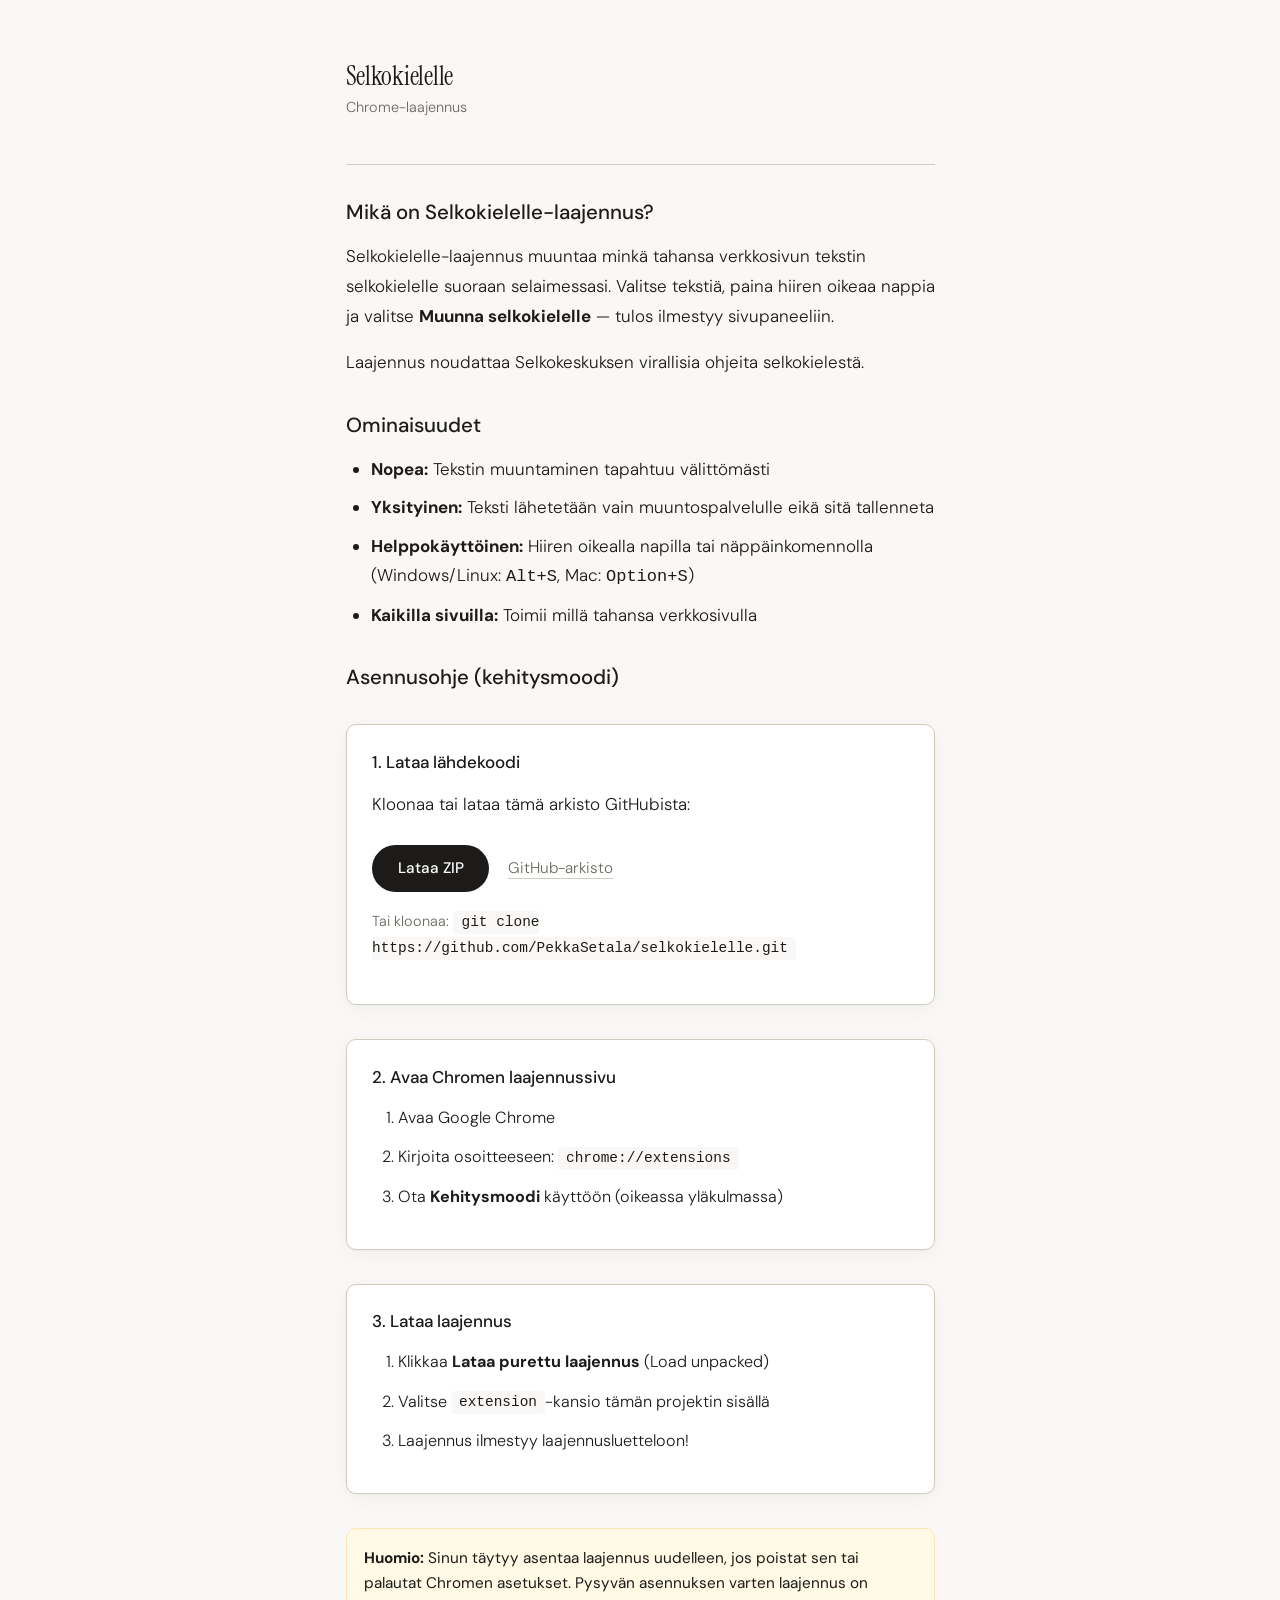
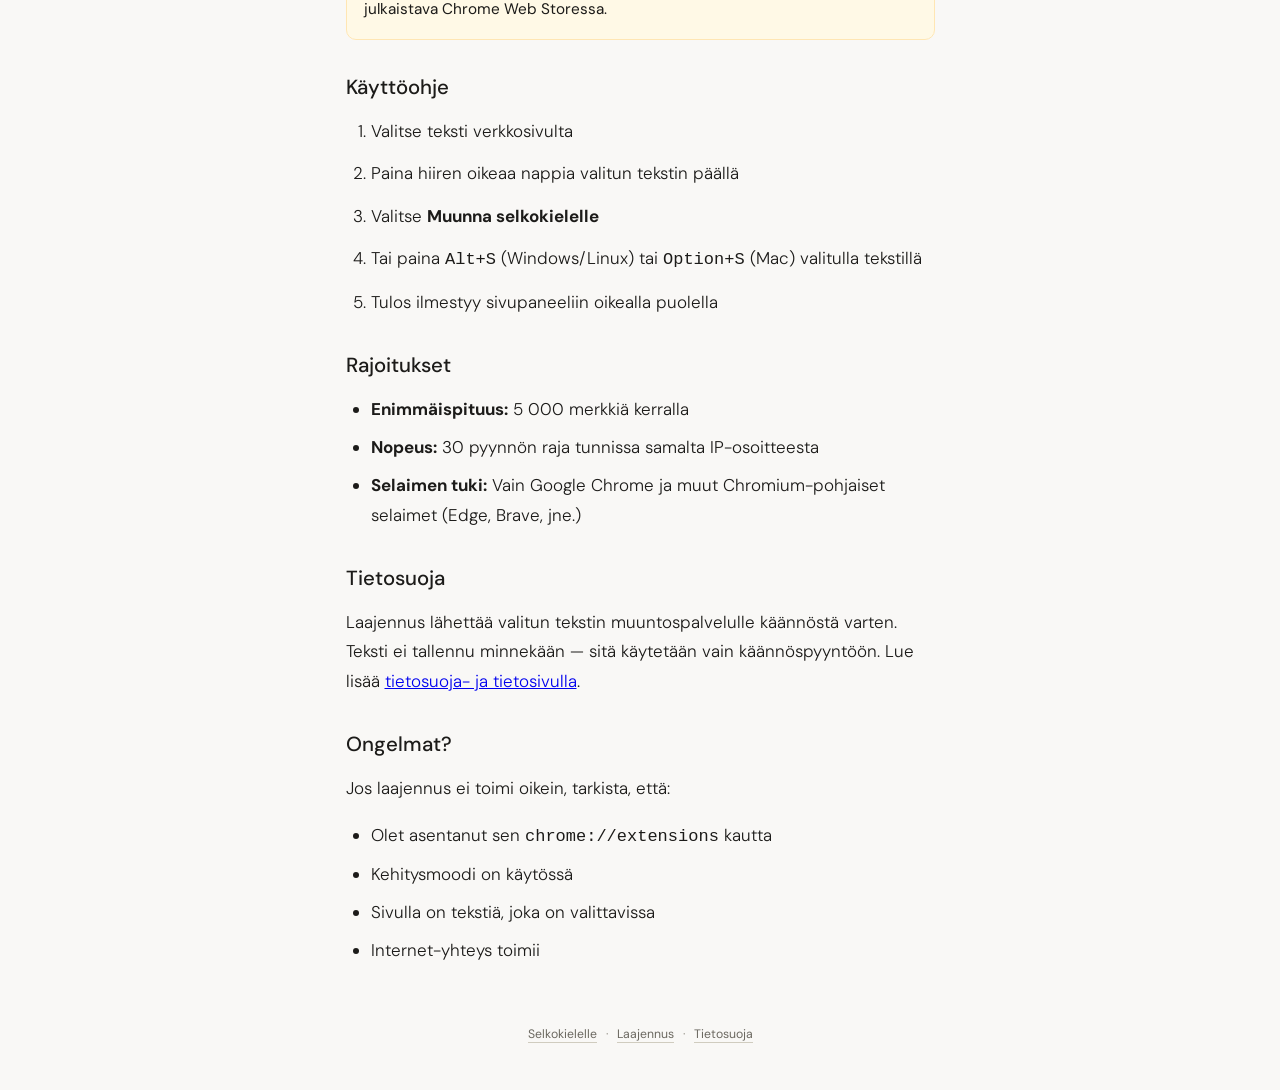
==== frontend/laajennos.html @ 987616a1 "fix: rewrite tietosuoja and laajennos pages for selkokieli audience Simplify Finnish text across bot" ====
<!DOCTYPE html>
<html lang="fi">
<head>
  <meta charset="UTF-8" />
  <meta name="viewport" content="width=device-width, initial-scale=1.0" />
  <title>Selkokielelle-laajennus – Chrome-laajennus</title>
  <meta name="description" content="Muunna mikä tahansa teksti selkokielelle suoraan verkkoselaimestasi Selkokielelle-laajennuksella." />
  <link rel="canonical" href="https://selkokielelle.online/laajennos.html" />
  <link rel="icon" href="favicon.svg" type="image/svg+xml" />
  <meta property="og:title" content="Selkokielelle-laajennus – Chrome-laajennus" />
  <meta property="og:description" content="Muunna mikä tahansa teksti selkokielelle suoraan verkkoselaimestasi Selkokielelle-laajennuksella." />
  <meta property="og:url" content="https://selkokielelle.online/laajennos.html" />
  <meta property="og:type" content="website" />
  <link rel="preconnect" href="https://fonts.googleapis.com">
  <link href="https://fonts.googleapis.com/css2?family=Instrument+Serif:ital@0;1&family=DM+Sans:opsz,wght@9..40,300;400;500&display=swap" rel="stylesheet">
  <style>
    :root {
      --bg:       #F9F8F6;
      --ink:      #1C1B19;
      --mid:      #6B6860;
      --faint:    #908C83;
      --rule:     #D0CCBF;
      --accent:   #2C4BFF;
      --surface:  #FFFFFF;
      --radius:   10px;
    }

    *, *::before, *::after { box-sizing: border-box; margin: 0; padding: 0; }

    html {
      font-size: 17px;
      -webkit-font-smoothing: antialiased;
    }

    body {
      font-family: 'DM Sans', sans-serif;
      background: var(--bg);
      color: var(--ink);
      min-height: 100vh;
      display: flex;
      flex-direction: column;
      align-items: center;
    }

    .wrap {
      width: 100%;
      max-width: 640px;
      padding: 0 1.5rem;
    }

    .top {
      padding: 3.5rem 0 2.8rem;
      animation: fadein .5s ease both;
    }

    .wordmark {
      font-family: 'Instrument Serif', serif;
      font-size: 1.5rem;
      letter-spacing: -.01em;
      color: var(--ink);
      margin-bottom: .35rem;
    }

    .tagline {
      font-size: .85rem;
      color: var(--mid);
      font-weight: 300;
    }

    hr {
      border: none;
      border-top: 1px solid var(--rule);
      margin-bottom: 2rem;
      animation: fadein .5s .05s ease both;
    }

    .content {
      animation: fadein .5s .1s ease both;
    }

    .content h2 {
      font-size: 1.2rem;
      font-weight: 500;
      margin: 2rem 0 1rem;
      color: var(--ink);
    }

    .content h2:first-child {
      margin-top: 0;
    }

    .content p {
      line-height: 1.75;
      margin-bottom: 1rem;
      color: var(--ink);
      font-weight: 300;
    }

    .content ul {
      margin-left: 1.5rem;
      margin-bottom: 1rem;
      line-height: 1.75;
    }

    .content li {
      margin-bottom: .5rem;
      color: var(--ink);
      font-weight: 300;
    }

    .install-box {
      background: var(--surface);
      border: 1px solid var(--rule);
      border-radius: var(--radius);
      padding: 1.5rem;
      margin: 2rem 0;
      box-shadow: 0 1px 3px rgba(0,0,0,.04), 0 4px 20px rgba(0,0,0,.04);
    }

    .install-box h3 {
      font-size: 1rem;
      font-weight: 500;
      margin-bottom: 1rem;
      color: var(--ink);
    }

    .install-box ol {
      margin-left: 1.5rem;
    }

    .install-box li {
      margin-bottom: .75rem;
      line-height: 1.65;
      color: var(--ink);
      font-weight: 300;
      font-size: .95rem;
    }

    .install-box code {
      background: var(--bg);
      padding: .2rem .5rem;
      border-radius: 4px;
      font-family: 'Courier New', monospace;
      font-size: .85rem;
      color: var(--ink);
    }

    .btn {
      display: inline-block;
      font-size: .9rem;
      font-weight: 500;
      padding: .6rem 1.5rem;
      border-radius: 99px;
      border: none;
      cursor: pointer;
      text-decoration: none;
      transition: opacity .15s, transform .15s;
      text-align: center;
      margin-top: .5rem;
    }

    .btn-primary {
      background: var(--ink);
      color: #fff;
    }

    .btn-primary:hover { opacity: .82; }

    .note {
      background: #FFF9E6;
      border: 1px solid #FFE6B3;
      border-radius: var(--radius);
      padding: 1rem;
      margin: 1.5rem 0;
      font-size: .9rem;
      color: var(--ink);
      line-height: 1.65;
    }

    footer {
      padding: 2.5rem 0 3rem;
      font-size: .72rem;
      color: var(--faint);
      text-align: center;
      animation: fadein .5s .25s ease both;
    }

    footer a { color: var(--mid); text-decoration: none; border-bottom: 1px solid var(--rule); }
    footer a:hover { color: var(--ink); border-color: var(--ink); }

    @keyframes fadein {
      from { opacity: 0; transform: translateY(8px); }
      to   { opacity: 1; transform: translateY(0); }
    }

    @media (max-width: 480px) {
      .top { padding: 2.5rem 0 2rem; }
    }
  </style>
</head>
<body>

<div class="wrap">

  <div class="top">
    <div class="wordmark">Selkokielelle</div>
    <div class="tagline">Chrome-laajennus</div>
  </div>

  <hr>

  <div class="content">

    <h2>Mikä on Selkokielelle-laajennus?</h2>
    <p>Selkokielelle-laajennus muuntaa minkä tahansa verkkosivun tekstin selkokielelle suoraan selaimessasi. Valitse tekstiä, paina hiiren oikeaa nappia ja valitse <strong>Muunna selkokielelle</strong> — tulos ilmestyy sivupaneeliin.</p>

    <p>Laajennus noudattaa Selkokeskuksen virallisia ohjeita selkokielestä.</p>

    <h2>Ominaisuudet</h2>
    <ul>
      <li><strong>Nopea:</strong> Tekstin muuntaminen tapahtuu välittömästi</li>
      <li><strong>Yksityinen:</strong> Teksti lähetetään vain muuntospalvelulle eikä sitä tallenneta</li>
      <li><strong>Helppokäyttöinen:</strong> Hiiren oikealla napilla tai näppäinkomennolla (Windows/Linux: <code>Alt+S</code>, Mac: <code>Option+S</code>)</li>
      <li><strong>Kaikilla sivuilla:</strong> Toimii millä tahansa verkkosivulla</li>
    </ul>

    <h2>Asennusohje (kehitysmoodi)</h2>

    <div class="install-box">
      <h3>1. Lataa lähdekoodi</h3>
      <p>Kloonaa tai lataa tämä arkisto GitHubista:</p>
      <p style="margin-top: .75rem;">
        <a href="https://github.com/PekkaSetala/selkokielelle/archive/refs/heads/main.zip" class="btn btn-primary">Lataa ZIP</a>
        &ensp;
        <a href="https://github.com/PekkaSetala/selkokielelle" style="font-size:.9rem; color:var(--mid); text-decoration:none; border-bottom:1px solid var(--rule);" target="_blank" rel="noopener">GitHub-arkisto</a>
      </p>
      <p style="margin-top:.75rem; font-size:.85rem; color:var(--mid);">Tai kloonaa: <code>git clone https://github.com/PekkaSetala/selkokielelle.git</code></p>
    </div>

    <div class="install-box">
      <h3>2. Avaa Chromen laajennussivu</h3>
      <ol>
        <li>Avaa Google Chrome</li>
        <li>Kirjoita osoitteeseen: <code>chrome://extensions</code></li>
        <li>Ota <strong>Kehitysmoodi</strong> käyttöön (oikeassa yläkulmassa)</li>
      </ol>
    </div>

    <div class="install-box">
      <h3>3. Lataa laajennus</h3>
      <ol>
        <li>Klikkaa <strong>Lataa purettu laajennus</strong> (Load unpacked)</li>
        <li>Valitse <code>extension</code>-kansio tämän projektin sisällä</li>
        <li>Laajennus ilmestyy laajennusluetteloon!</li>
      </ol>
    </div>

    <div class="note">
      <strong>Huomio:</strong> Sinun täytyy asentaa laajennus uudelleen, jos poistat sen tai palautat Chromen asetukset. Pysyvän asennuksen varten laajennus on julkaistava Chrome Web Storessa.
    </div>

    <h2>Käyttöohje</h2>
    <ol style="margin-left: 1.5rem; line-height: 1.75;">
      <li style="margin-bottom: 0.75rem;">Valitse teksti verkkosivulta</li>
      <li style="margin-bottom: 0.75rem;">Paina hiiren oikeaa nappia valitun tekstin päällä</li>
      <li style="margin-bottom: 0.75rem;">Valitse <strong>Muunna selkokielelle</strong></li>
      <li style="margin-bottom: 0.75rem;">Tai paina <code>Alt+S</code> (Windows/Linux) tai <code>Option+S</code> (Mac) valitulla tekstillä</li>
      <li>Tulos ilmestyy sivupaneeliin oikealla puolella</li>
    </ol>

    <h2>Rajoitukset</h2>
    <ul>
      <li><strong>Enimmäispituus:</strong> 5 000 merkkiä kerralla</li>
      <li><strong>Nopeus:</strong> 30 pyynnön raja tunnissa samalta IP-osoitteesta</li>
      <li><strong>Selaimen tuki:</strong> Vain Google Chrome ja muut Chromium-pohjaiset selaimet (Edge, Brave, jne.)</li>
    </ul>

    <h2>Tietosuoja</h2>
    <p>Laajennus lähettää valitun tekstin muuntospalvelulle käännöstä varten. Teksti ei tallennu minnekään — sitä käytetään vain käännöspyyntöön. Lue lisää <a href="tietosuoja.html">tietosuoja- ja tietosivulla</a>.</p>

    <h2>Ongelmat?</h2>
    <p>Jos laajennus ei toimi oikein, tarkista, että:</p>
    <ul>
      <li>Olet asentanut sen <code>chrome://extensions</code> kautta</li>
      <li>Kehitysmoodi on käytössä</li>
      <li>Sivulla on tekstiä, joka on valittavissa</li>
      <li>Internet-yhteys toimii</li>
    </ul>

  </div>

  <footer>
    <a href="index.html">Selkokielelle</a>
    &ensp;·&ensp;
    <a href="laajennos.html">Laajennus</a>
    &ensp;·&ensp;
    <a href="tietosuoja.html">Tietosuoja</a>
  </footer>

</div>

</body>
</html>
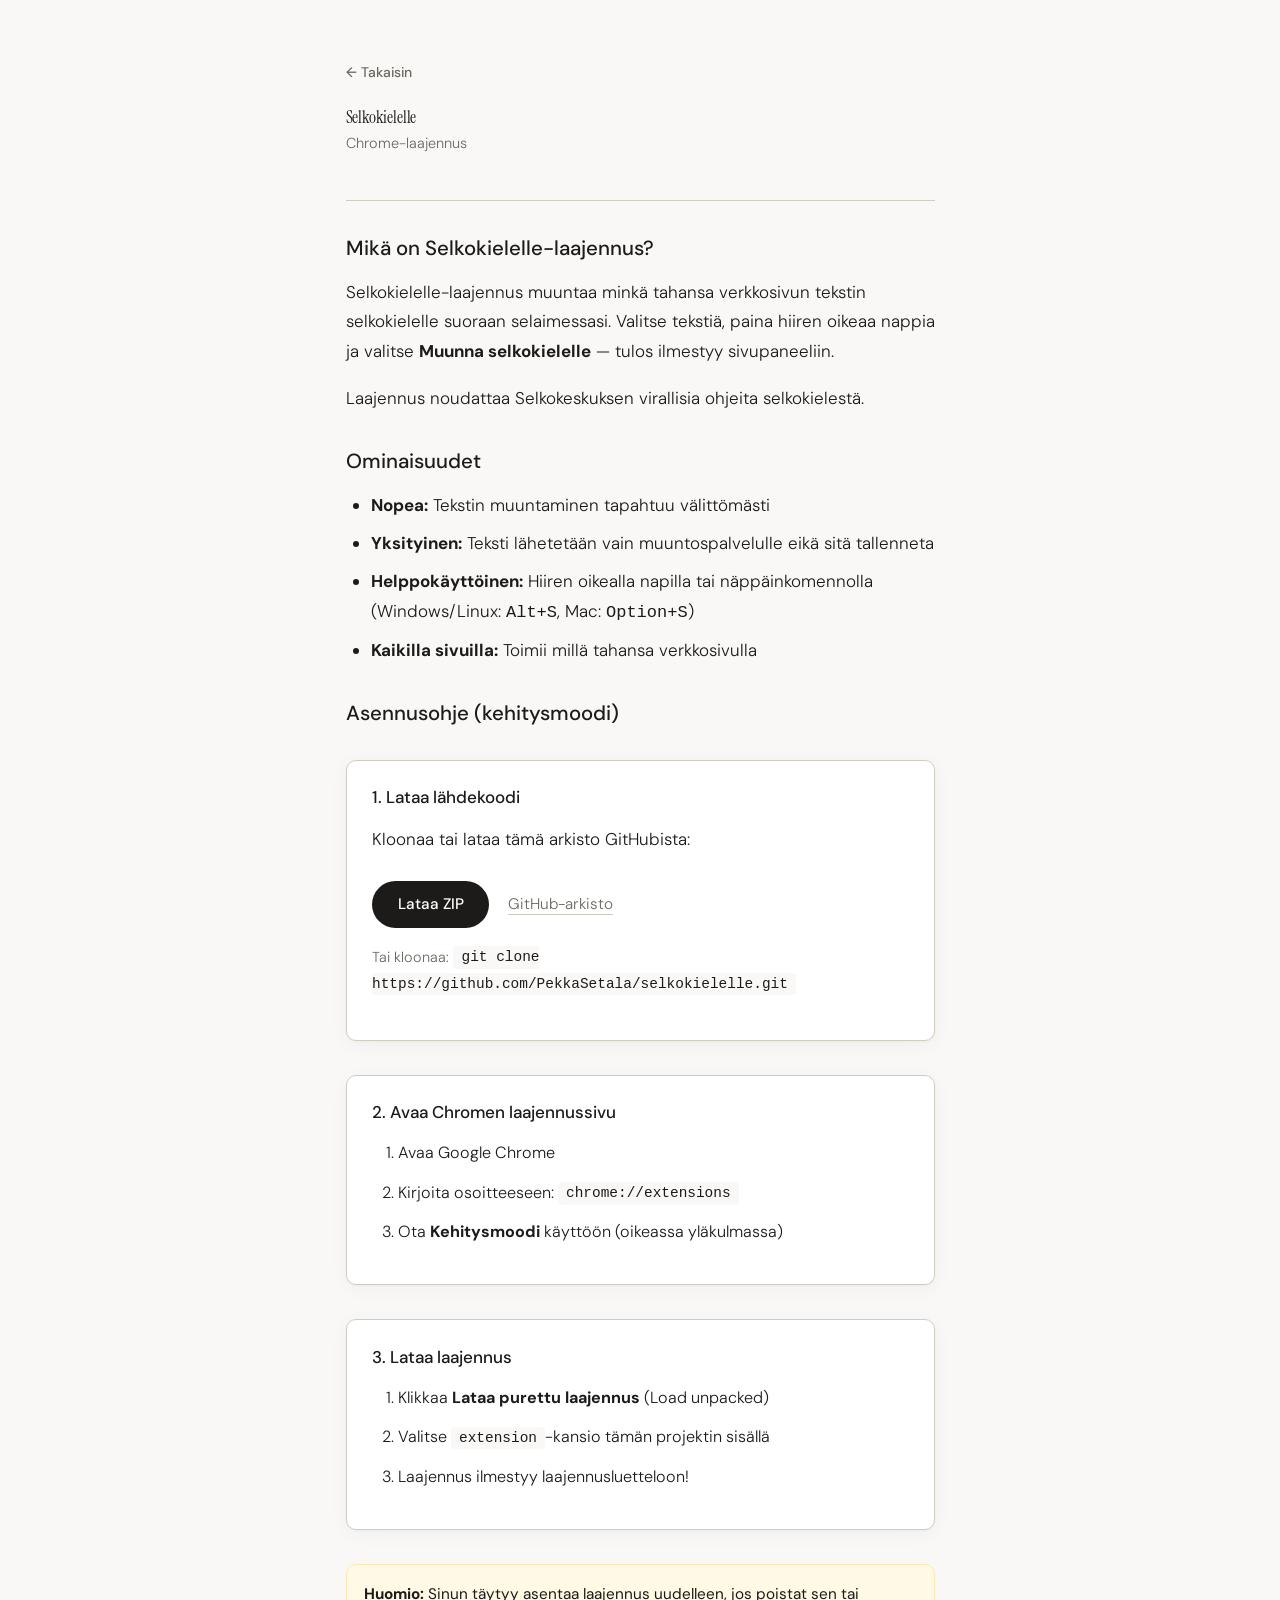
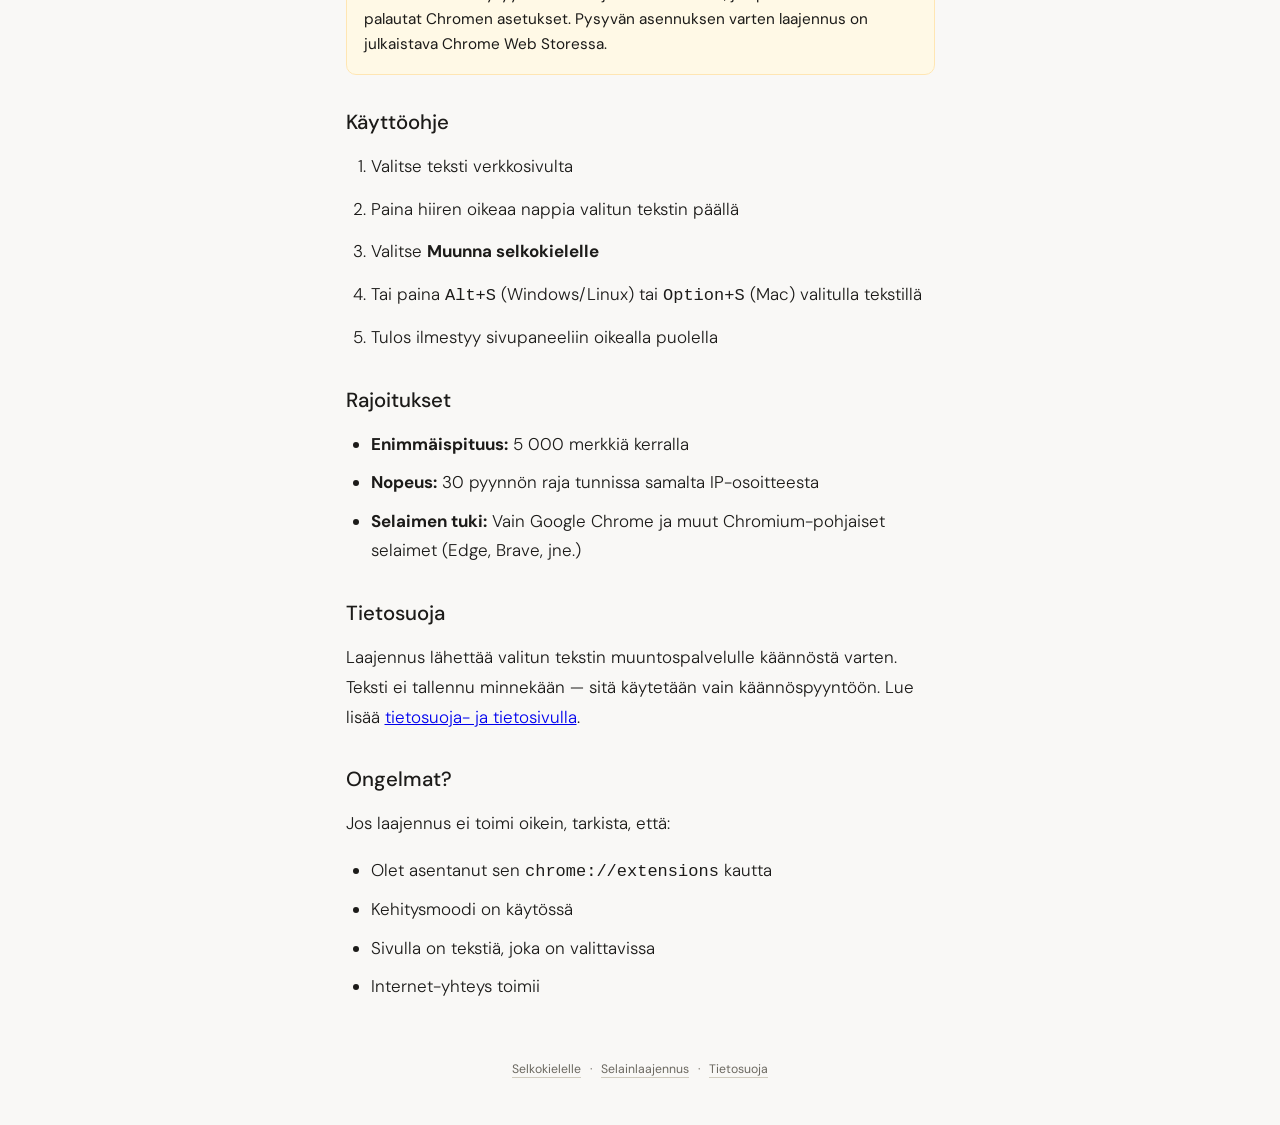
==== commit 2912508f: "feat: v1.5.0 — security, accessibility, UX polish Backend: - Custom Finnish 429 and 400 error handle" ====
--- a/frontend/laajennos.html
+++ b/frontend/laajennos.html
@@ -5,11 +5,11 @@
   <meta name="viewport" content="width=device-width, initial-scale=1.0" />
   <title>Selkokielelle-laajennus – Chrome-laajennus</title>
   <meta name="description" content="Muunna mikä tahansa teksti selkokielelle suoraan verkkoselaimestasi Selkokielelle-laajennuksella." />
-  <link rel="canonical" href="https://selkokielelle.online/laajennos.html" />
+  <link rel="canonical" href="https://selkokielelle.fi/laajennos.html" />
   <link rel="icon" href="favicon.svg" type="image/svg+xml" />
   <meta property="og:title" content="Selkokielelle-laajennus – Chrome-laajennus" />
   <meta property="og:description" content="Muunna mikä tahansa teksti selkokielelle suoraan verkkoselaimestasi Selkokielelle-laajennuksella." />
-  <meta property="og:url" content="https://selkokielelle.online/laajennos.html" />
+  <meta property="og:url" content="https://selkokielelle.fi/laajennos.html" />
   <meta property="og:type" content="website" />
   <link rel="preconnect" href="https://fonts.googleapis.com">
   <link href="https://fonts.googleapis.com/css2?family=Instrument+Serif:ital@0;1&family=DM+Sans:opsz,wght@9..40,300;400;500&display=swap" rel="stylesheet">
@@ -18,7 +18,7 @@
       --bg:       #F9F8F6;
       --ink:      #1C1B19;
       --mid:      #6B6860;
-      --faint:    #908C83;
+      --faint:    #706C63;
       --rule:     #D0CCBF;
       --accent:   #2C4BFF;
       --surface:  #FFFFFF;
@@ -60,6 +60,23 @@
       color: var(--ink);
       margin-bottom: .35rem;
     }
+
+    h1.wordmark {
+      font-size: inherit;
+      font-weight: inherit;
+    }
+
+    .back-link {
+      display: inline-block;
+      font-size: .82rem;
+      font-weight: 500;
+      color: var(--mid);
+      text-decoration: none;
+      margin-bottom: 1.5rem;
+      transition: color .15s;
+    }
+
+    .back-link:hover { color: var(--ink); }
 
     .tagline {
       font-size: .85rem;
@@ -203,7 +220,8 @@
 <div class="wrap">
 
   <div class="top">
-    <div class="wordmark">Selkokielelle</div>
+    <a class="back-link" href="index.html">← Takaisin</a>
+    <h1 class="wordmark">Selkokielelle</h1>
     <div class="tagline">Chrome-laajennus</div>
   </div>
 
@@ -292,7 +310,7 @@
   <footer>
     <a href="index.html">Selkokielelle</a>
     &ensp;·&ensp;
-    <a href="laajennos.html">Laajennus</a>
+    <a href="laajennos.html">Selainlaajennus</a>
     &ensp;·&ensp;
     <a href="tietosuoja.html">Tietosuoja</a>
   </footer>
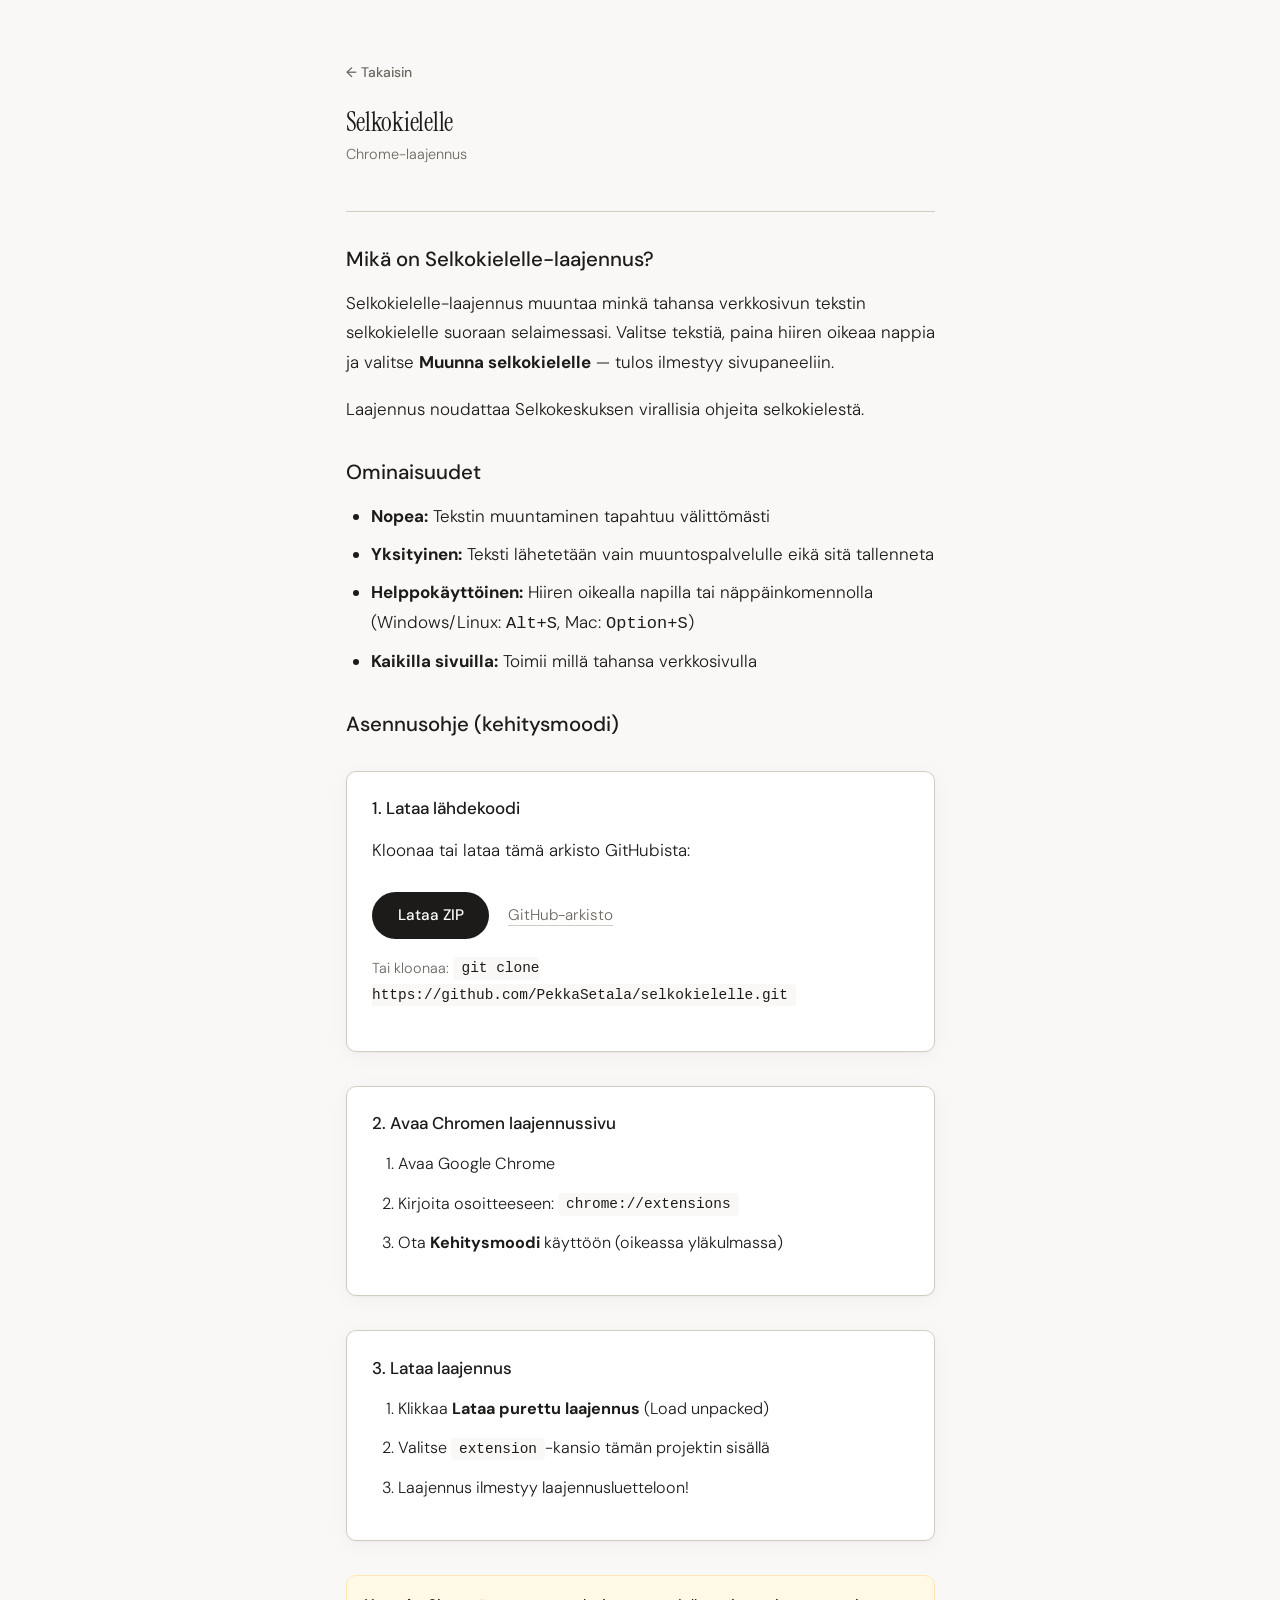
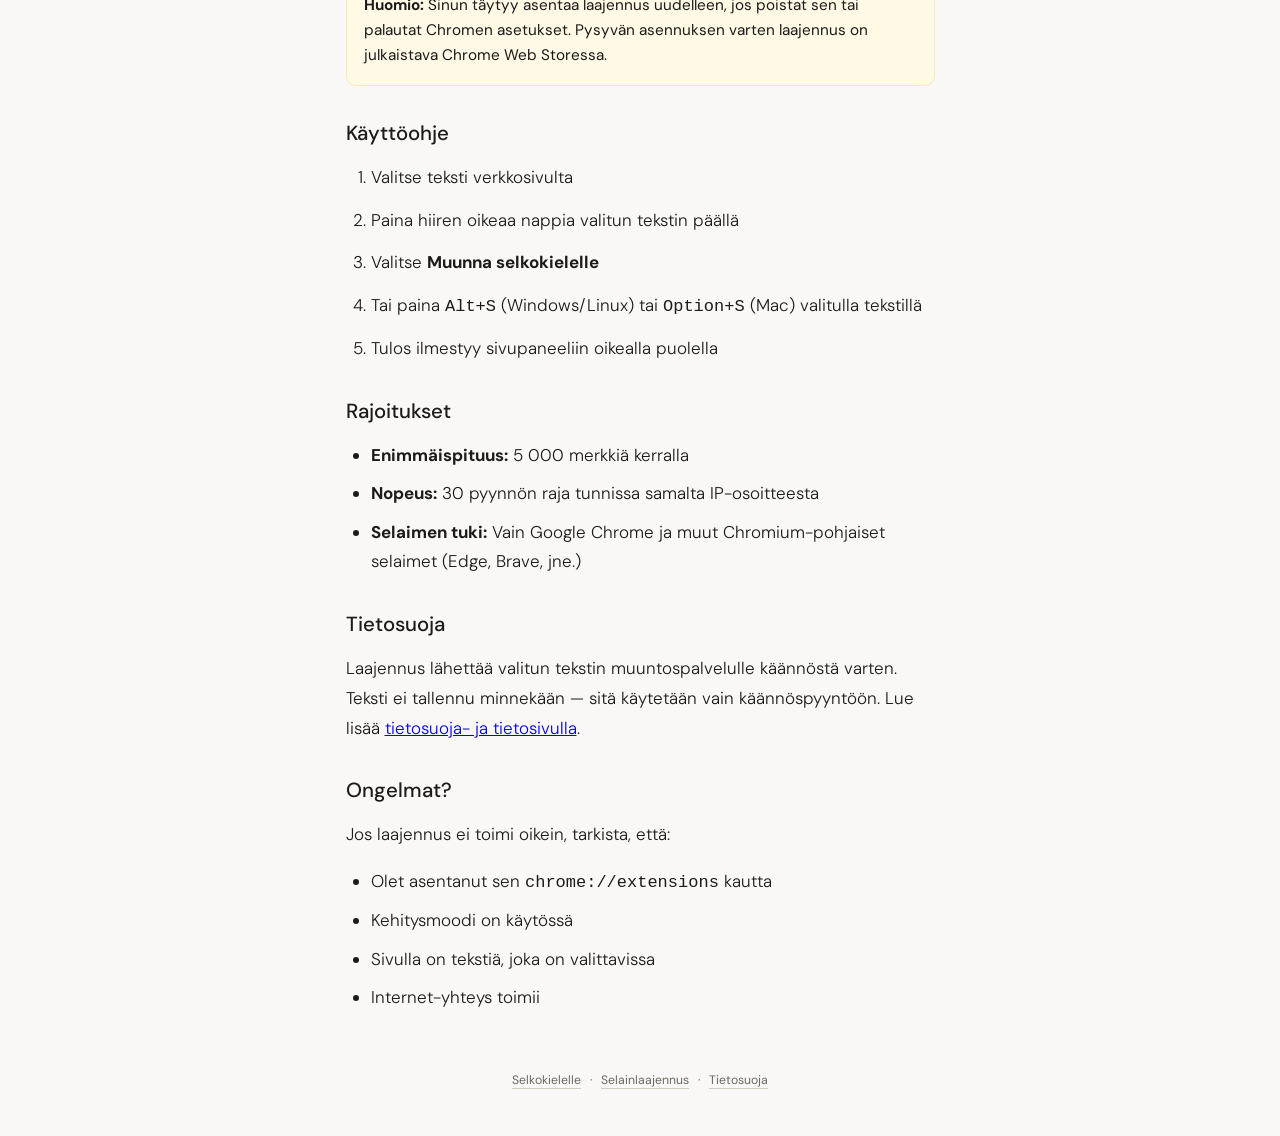
==== commit 0d6240a3: "fix: restore wordmark heading size and relocate limit-hint Remove broken h1.wordmark override (font-" ====
--- a/frontend/laajennos.html
+++ b/frontend/laajennos.html
@@ -56,14 +56,10 @@
     .wordmark {
       font-family: 'Instrument Serif', serif;
       font-size: 1.5rem;
+      font-weight: 400;
       letter-spacing: -.01em;
       color: var(--ink);
       margin-bottom: .35rem;
-    }
-
-    h1.wordmark {
-      font-size: inherit;
-      font-weight: inherit;
     }
 
     .back-link {
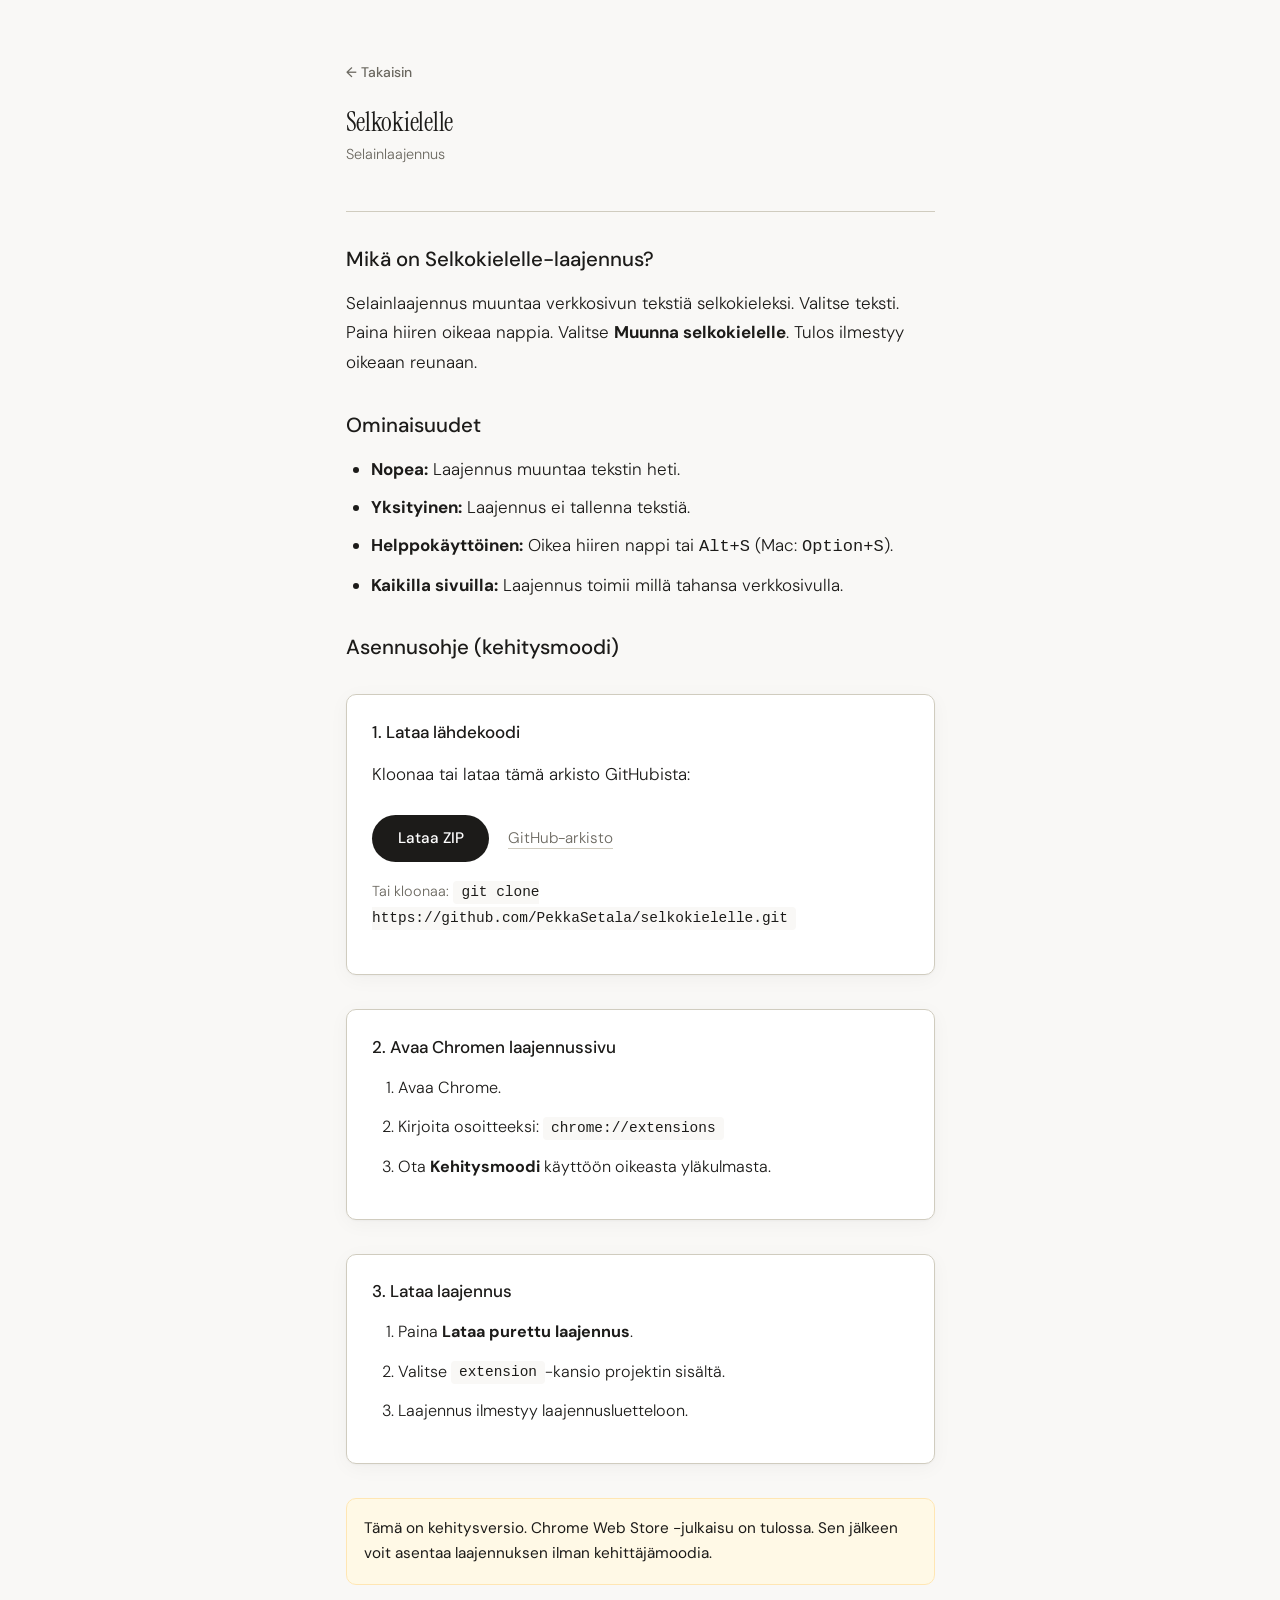
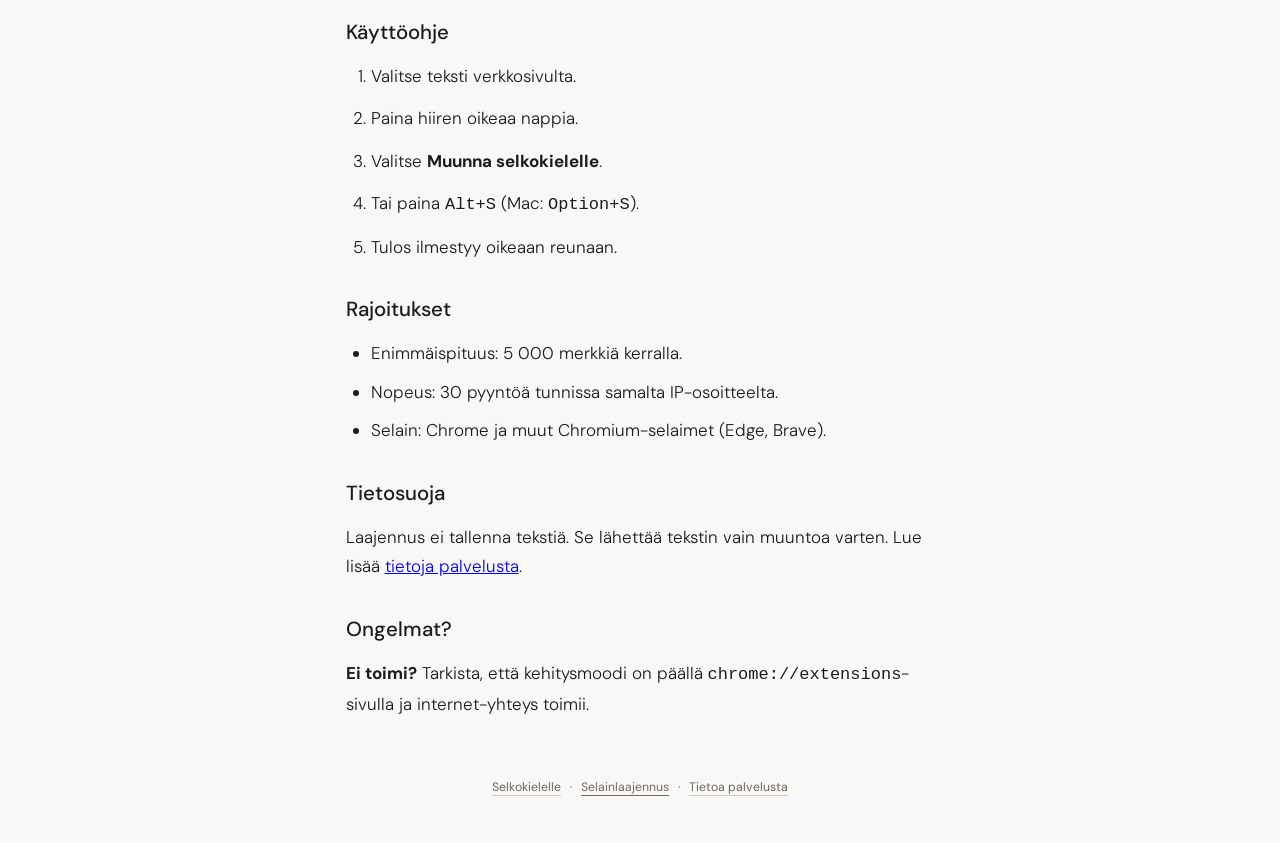
==== commit cc3d0bed: "content: replace tietosuoja with tietoja, rewrite copy to selkokieli standards - New tietoja.html re" ====
--- a/frontend/laajennos.html
+++ b/frontend/laajennos.html
@@ -3,12 +3,12 @@
 <head>
   <meta charset="UTF-8" />
   <meta name="viewport" content="width=device-width, initial-scale=1.0" />
-  <title>Selkokielelle-laajennus – Chrome-laajennus</title>
-  <meta name="description" content="Muunna mikä tahansa teksti selkokielelle suoraan verkkoselaimestasi Selkokielelle-laajennuksella." />
+  <title>Selainlaajennus – Selkokielelle</title>
+  <meta name="description" content="Muunna tekstiä selkokieleksi suoraan selaimestasi. Valitse teksti, paina hiiren oikeaa nappia." />
   <link rel="canonical" href="https://selkokielelle.fi/laajennos.html" />
   <link rel="icon" href="favicon.svg" type="image/svg+xml" />
-  <meta property="og:title" content="Selkokielelle-laajennus – Chrome-laajennus" />
-  <meta property="og:description" content="Muunna mikä tahansa teksti selkokielelle suoraan verkkoselaimestasi Selkokielelle-laajennuksella." />
+  <meta property="og:title" content="Selainlaajennus – Selkokielelle" />
+  <meta property="og:description" content="Muunna tekstiä selkokieleksi suoraan selaimestasi. Valitse teksti, paina hiiren oikeaa nappia." />
   <meta property="og:url" content="https://selkokielelle.fi/laajennos.html" />
   <meta property="og:type" content="website" />
   <link rel="preconnect" href="https://fonts.googleapis.com">
@@ -218,7 +218,7 @@
   <div class="top">
     <a class="back-link" href="index.html">← Takaisin</a>
     <h1 class="wordmark">Selkokielelle</h1>
-    <div class="tagline">Chrome-laajennus</div>
+    <div class="tagline">Selainlaajennus</div>
   </div>
 
   <hr>
@@ -226,16 +226,14 @@
   <div class="content">
 
     <h2>Mikä on Selkokielelle-laajennus?</h2>
-    <p>Selkokielelle-laajennus muuntaa minkä tahansa verkkosivun tekstin selkokielelle suoraan selaimessasi. Valitse tekstiä, paina hiiren oikeaa nappia ja valitse <strong>Muunna selkokielelle</strong> — tulos ilmestyy sivupaneeliin.</p>
-
-    <p>Laajennus noudattaa Selkokeskuksen virallisia ohjeita selkokielestä.</p>
+    <p>Selainlaajennus muuntaa verkkosivun tekstiä selkokieleksi. Valitse teksti. Paina hiiren oikeaa nappia. Valitse <strong>Muunna selkokielelle</strong>. Tulos ilmestyy oikeaan reunaan.</p>
 
     <h2>Ominaisuudet</h2>
     <ul>
-      <li><strong>Nopea:</strong> Tekstin muuntaminen tapahtuu välittömästi</li>
-      <li><strong>Yksityinen:</strong> Teksti lähetetään vain muuntospalvelulle eikä sitä tallenneta</li>
-      <li><strong>Helppokäyttöinen:</strong> Hiiren oikealla napilla tai näppäinkomennolla (Windows/Linux: <code>Alt+S</code>, Mac: <code>Option+S</code>)</li>
-      <li><strong>Kaikilla sivuilla:</strong> Toimii millä tahansa verkkosivulla</li>
+      <li><strong>Nopea:</strong> Laajennus muuntaa tekstin heti.</li>
+      <li><strong>Yksityinen:</strong> Laajennus ei tallenna tekstiä.</li>
+      <li><strong>Helppokäyttöinen:</strong> Oikea hiiren nappi tai <code>Alt+S</code> (Mac: <code>Option+S</code>).</li>
+      <li><strong>Kaikilla sivuilla:</strong> Laajennus toimii millä tahansa verkkosivulla.</li>
     </ul>
 
     <h2>Asennusohje (kehitysmoodi)</h2>
@@ -254,61 +252,55 @@
     <div class="install-box">
       <h3>2. Avaa Chromen laajennussivu</h3>
       <ol>
-        <li>Avaa Google Chrome</li>
-        <li>Kirjoita osoitteeseen: <code>chrome://extensions</code></li>
-        <li>Ota <strong>Kehitysmoodi</strong> käyttöön (oikeassa yläkulmassa)</li>
+        <li>Avaa Chrome.</li>
+        <li>Kirjoita osoitteeksi: <code>chrome://extensions</code></li>
+        <li>Ota <strong>Kehitysmoodi</strong> käyttöön oikeasta yläkulmasta.</li>
       </ol>
     </div>
 
     <div class="install-box">
       <h3>3. Lataa laajennus</h3>
       <ol>
-        <li>Klikkaa <strong>Lataa purettu laajennus</strong> (Load unpacked)</li>
-        <li>Valitse <code>extension</code>-kansio tämän projektin sisällä</li>
-        <li>Laajennus ilmestyy laajennusluetteloon!</li>
+        <li>Paina <strong>Lataa purettu laajennus</strong>.</li>
+        <li>Valitse <code>extension</code>-kansio projektin sisältä.</li>
+        <li>Laajennus ilmestyy laajennusluetteloon.</li>
       </ol>
     </div>
 
     <div class="note">
-      <strong>Huomio:</strong> Sinun täytyy asentaa laajennus uudelleen, jos poistat sen tai palautat Chromen asetukset. Pysyvän asennuksen varten laajennus on julkaistava Chrome Web Storessa.
+      Tämä on kehitysversio. Chrome Web Store -julkaisu on tulossa. Sen jälkeen voit asentaa laajennuksen ilman kehittäjämoodia.
     </div>
 
     <h2>Käyttöohje</h2>
     <ol style="margin-left: 1.5rem; line-height: 1.75;">
-      <li style="margin-bottom: 0.75rem;">Valitse teksti verkkosivulta</li>
-      <li style="margin-bottom: 0.75rem;">Paina hiiren oikeaa nappia valitun tekstin päällä</li>
-      <li style="margin-bottom: 0.75rem;">Valitse <strong>Muunna selkokielelle</strong></li>
-      <li style="margin-bottom: 0.75rem;">Tai paina <code>Alt+S</code> (Windows/Linux) tai <code>Option+S</code> (Mac) valitulla tekstillä</li>
-      <li>Tulos ilmestyy sivupaneeliin oikealla puolella</li>
+      <li style="margin-bottom: 0.75rem;">Valitse teksti verkkosivulta.</li>
+      <li style="margin-bottom: 0.75rem;">Paina hiiren oikeaa nappia.</li>
+      <li style="margin-bottom: 0.75rem;">Valitse <strong>Muunna selkokielelle</strong>.</li>
+      <li style="margin-bottom: 0.75rem;">Tai paina <code>Alt+S</code> (Mac: <code>Option+S</code>).</li>
+      <li>Tulos ilmestyy oikeaan reunaan.</li>
     </ol>
 
     <h2>Rajoitukset</h2>
     <ul>
-      <li><strong>Enimmäispituus:</strong> 5 000 merkkiä kerralla</li>
-      <li><strong>Nopeus:</strong> 30 pyynnön raja tunnissa samalta IP-osoitteesta</li>
-      <li><strong>Selaimen tuki:</strong> Vain Google Chrome ja muut Chromium-pohjaiset selaimet (Edge, Brave, jne.)</li>
+      <li>Enimmäispituus: 5 000 merkkiä kerralla.</li>
+      <li>Nopeus: 30 pyyntöä tunnissa samalta IP-osoitteelta.</li>
+      <li>Selain: Chrome ja muut Chromium-selaimet (Edge, Brave).</li>
     </ul>
 
     <h2>Tietosuoja</h2>
-    <p>Laajennus lähettää valitun tekstin muuntospalvelulle käännöstä varten. Teksti ei tallennu minnekään — sitä käytetään vain käännöspyyntöön. Lue lisää <a href="tietosuoja.html">tietosuoja- ja tietosivulla</a>.</p>
+    <p>Laajennus ei tallenna tekstiä. Se lähettää tekstin vain muuntoa varten. Lue lisää <a href="tietoja.html">tietoja palvelusta</a>.</p>
 
     <h2>Ongelmat?</h2>
-    <p>Jos laajennus ei toimi oikein, tarkista, että:</p>
-    <ul>
-      <li>Olet asentanut sen <code>chrome://extensions</code> kautta</li>
-      <li>Kehitysmoodi on käytössä</li>
-      <li>Sivulla on tekstiä, joka on valittavissa</li>
-      <li>Internet-yhteys toimii</li>
-    </ul>
+    <p><strong>Ei toimi?</strong> Tarkista, että kehitysmoodi on päällä <code>chrome://extensions</code>-sivulla ja internet-yhteys toimii.</p>
 
   </div>
 
   <footer>
     <a href="index.html">Selkokielelle</a>
     &ensp;·&ensp;
-    <a href="laajennos.html">Selainlaajennus</a>
+    <a href="laajennos.html" aria-current="page" style="color: var(--faint); border-bottom-color: var(--faint); cursor: default;">Selainlaajennus</a>
     &ensp;·&ensp;
-    <a href="tietosuoja.html">Tietosuoja</a>
+    <a href="tietoja.html">Tietoa palvelusta</a>
   </footer>
 
 </div>
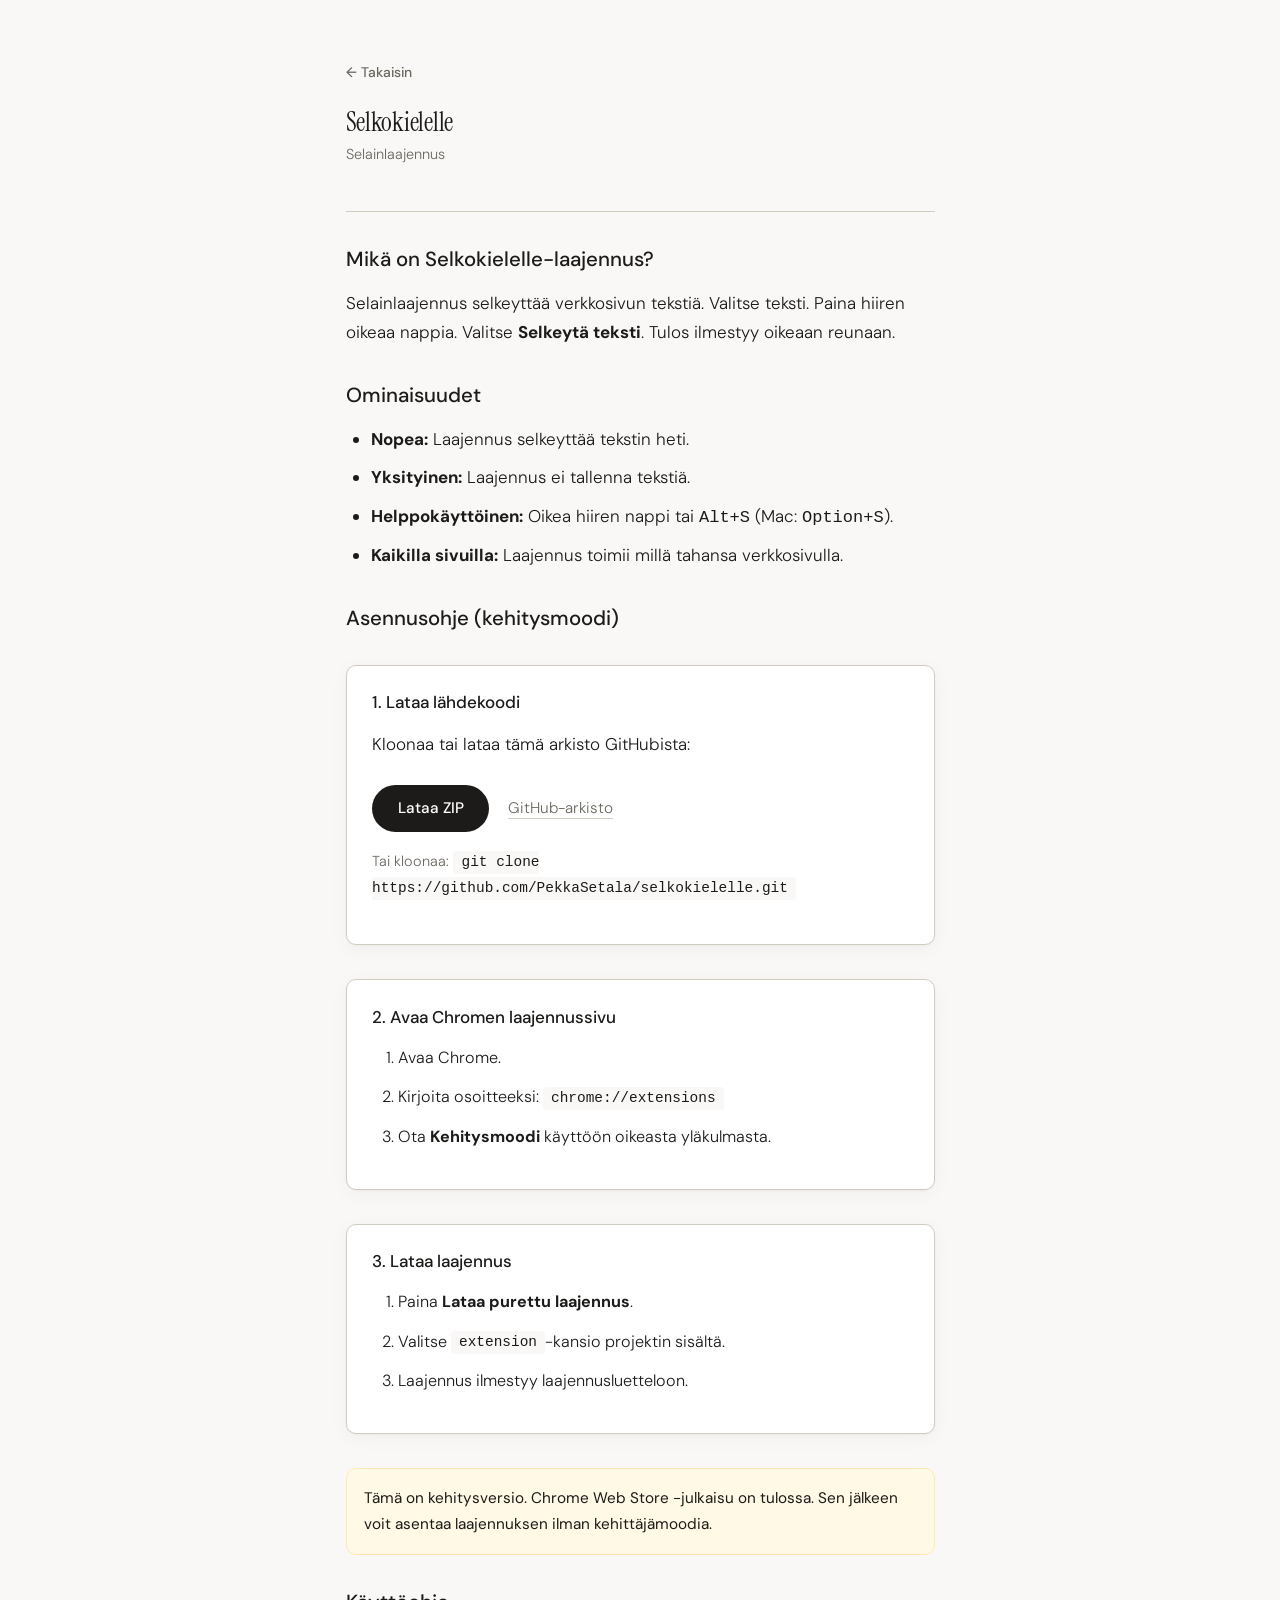
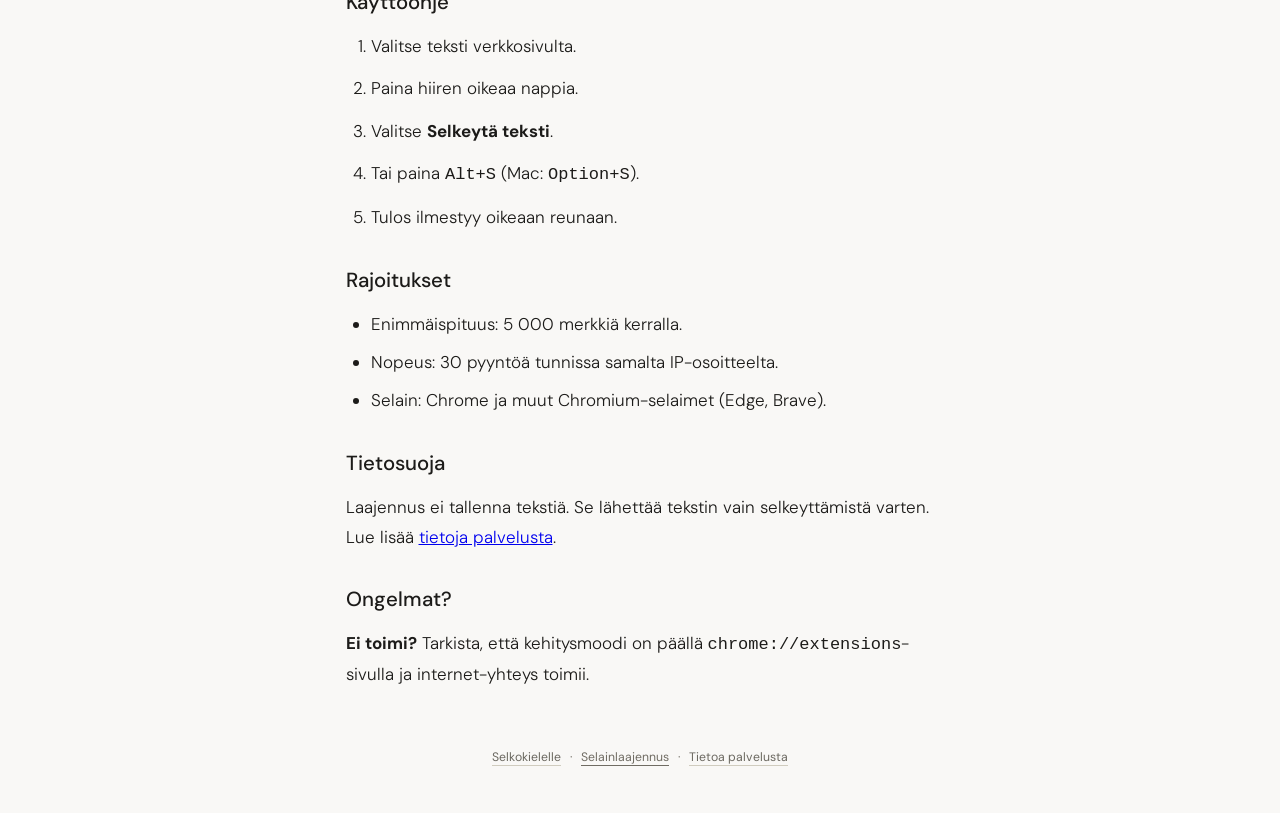
==== commit 20f1dce5: "copy: reposition verb from muuntaa selkokielelle to selkeyttää Flip the tool's framing across every " ====
--- a/frontend/laajennos.html
+++ b/frontend/laajennos.html
@@ -4,11 +4,11 @@
   <meta charset="UTF-8" />
   <meta name="viewport" content="width=device-width, initial-scale=1.0" />
   <title>Selainlaajennus – Selkokielelle</title>
-  <meta name="description" content="Muunna tekstiä selkokieleksi suoraan selaimestasi. Valitse teksti, paina hiiren oikeaa nappia." />
+  <meta name="description" content="Selkeytä verkkosivun tekstiä suoraan selaimestasi. Valitse teksti, paina hiiren oikeaa nappia." />
   <link rel="canonical" href="https://selkokielelle.fi/laajennos.html" />
   <link rel="icon" href="favicon.svg" type="image/svg+xml" />
   <meta property="og:title" content="Selainlaajennus – Selkokielelle" />
-  <meta property="og:description" content="Muunna tekstiä selkokieleksi suoraan selaimestasi. Valitse teksti, paina hiiren oikeaa nappia." />
+  <meta property="og:description" content="Selkeytä verkkosivun tekstiä suoraan selaimestasi. Valitse teksti, paina hiiren oikeaa nappia." />
   <meta property="og:url" content="https://selkokielelle.fi/laajennos.html" />
   <meta property="og:type" content="website" />
   <link rel="preconnect" href="https://fonts.googleapis.com">
@@ -226,11 +226,11 @@
   <div class="content">
 
     <h2>Mikä on Selkokielelle-laajennus?</h2>
-    <p>Selainlaajennus muuntaa verkkosivun tekstiä selkokieleksi. Valitse teksti. Paina hiiren oikeaa nappia. Valitse <strong>Muunna selkokielelle</strong>. Tulos ilmestyy oikeaan reunaan.</p>
+    <p>Selainlaajennus selkeyttää verkkosivun tekstiä. Valitse teksti. Paina hiiren oikeaa nappia. Valitse <strong>Selkeytä teksti</strong>. Tulos ilmestyy oikeaan reunaan.</p>
 
     <h2>Ominaisuudet</h2>
     <ul>
-      <li><strong>Nopea:</strong> Laajennus muuntaa tekstin heti.</li>
+      <li><strong>Nopea:</strong> Laajennus selkeyttää tekstin heti.</li>
       <li><strong>Yksityinen:</strong> Laajennus ei tallenna tekstiä.</li>
       <li><strong>Helppokäyttöinen:</strong> Oikea hiiren nappi tai <code>Alt+S</code> (Mac: <code>Option+S</code>).</li>
       <li><strong>Kaikilla sivuilla:</strong> Laajennus toimii millä tahansa verkkosivulla.</li>
@@ -275,7 +275,7 @@
     <ol style="margin-left: 1.5rem; line-height: 1.75;">
       <li style="margin-bottom: 0.75rem;">Valitse teksti verkkosivulta.</li>
       <li style="margin-bottom: 0.75rem;">Paina hiiren oikeaa nappia.</li>
-      <li style="margin-bottom: 0.75rem;">Valitse <strong>Muunna selkokielelle</strong>.</li>
+      <li style="margin-bottom: 0.75rem;">Valitse <strong>Selkeytä teksti</strong>.</li>
       <li style="margin-bottom: 0.75rem;">Tai paina <code>Alt+S</code> (Mac: <code>Option+S</code>).</li>
       <li>Tulos ilmestyy oikeaan reunaan.</li>
     </ol>
@@ -288,7 +288,7 @@
     </ul>
 
     <h2>Tietosuoja</h2>
-    <p>Laajennus ei tallenna tekstiä. Se lähettää tekstin vain muuntoa varten. Lue lisää <a href="tietoja.html">tietoja palvelusta</a>.</p>
+    <p>Laajennus ei tallenna tekstiä. Se lähettää tekstin vain selkeyttämistä varten. Lue lisää <a href="tietoja.html">tietoja palvelusta</a>.</p>
 
     <h2>Ongelmat?</h2>
     <p><strong>Ei toimi?</strong> Tarkista, että kehitysmoodi on päällä <code>chrome://extensions</code>-sivulla ja internet-yhteys toimii.</p>
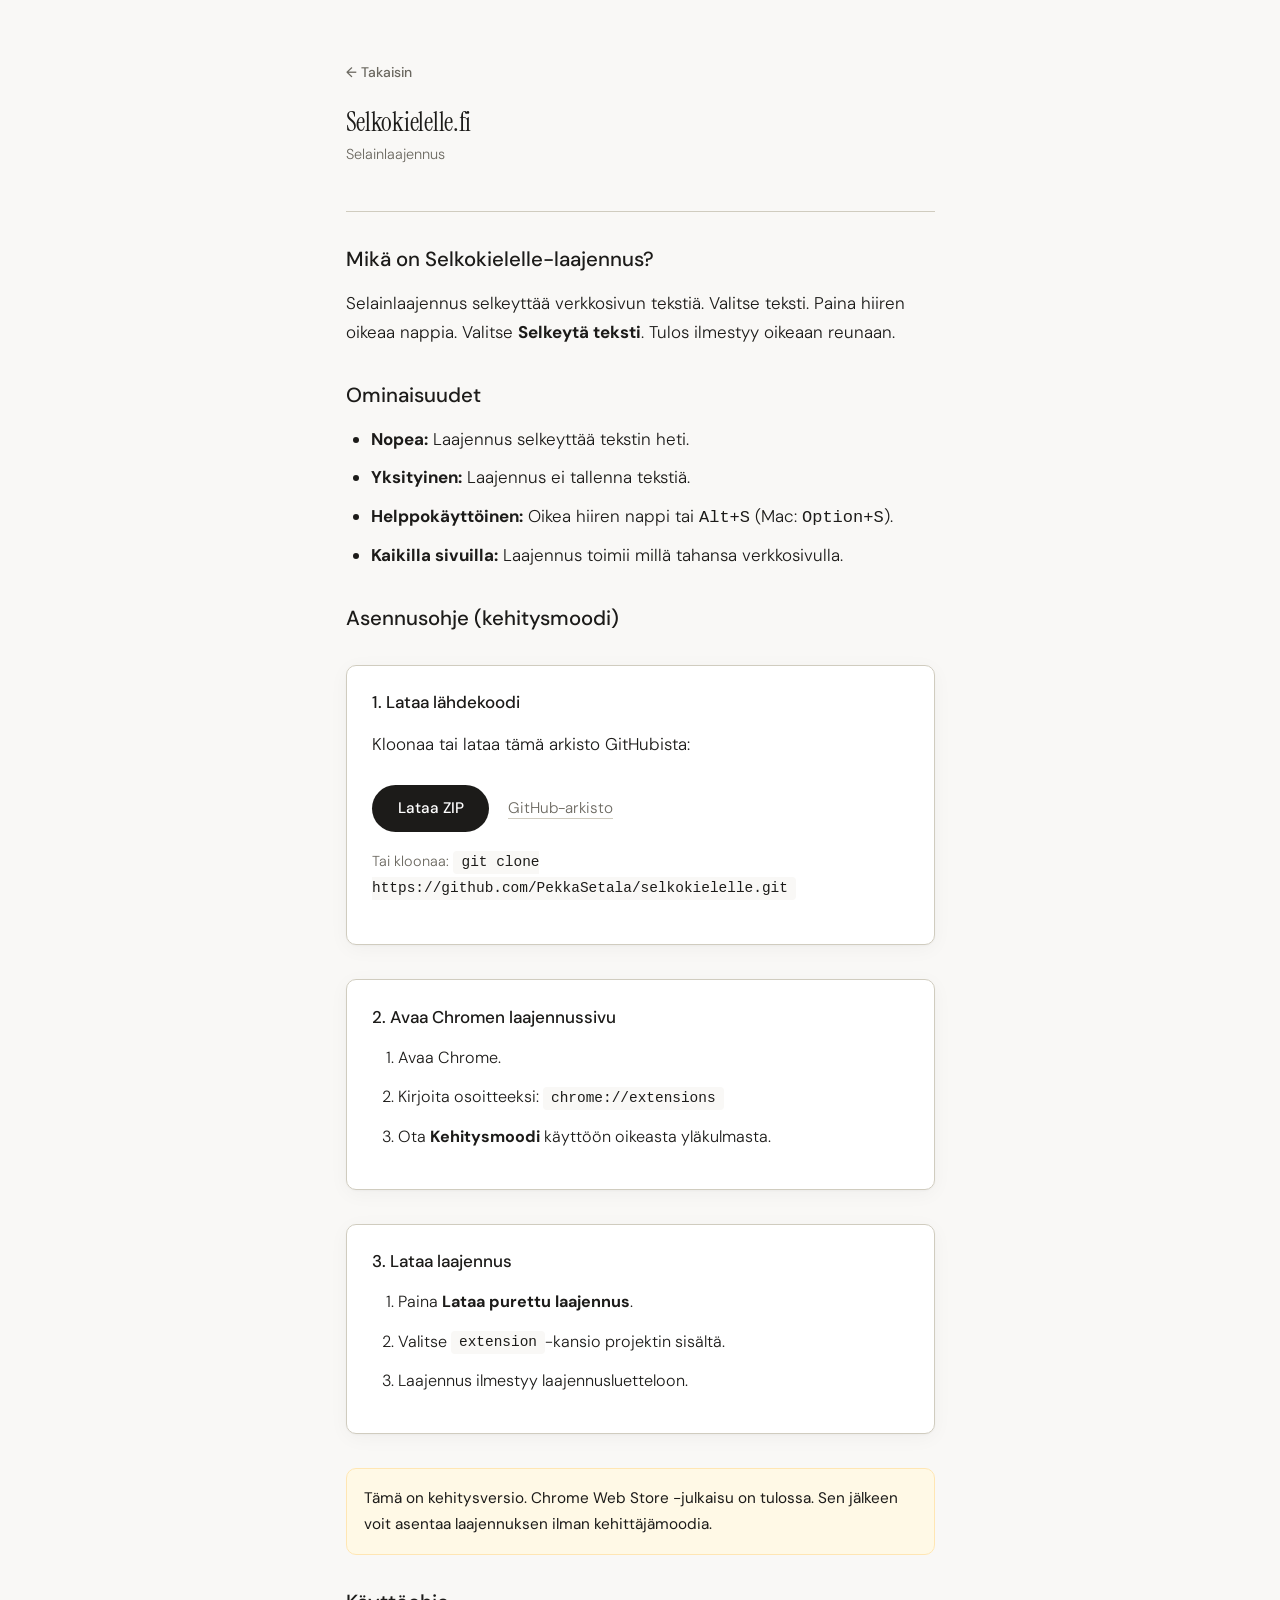
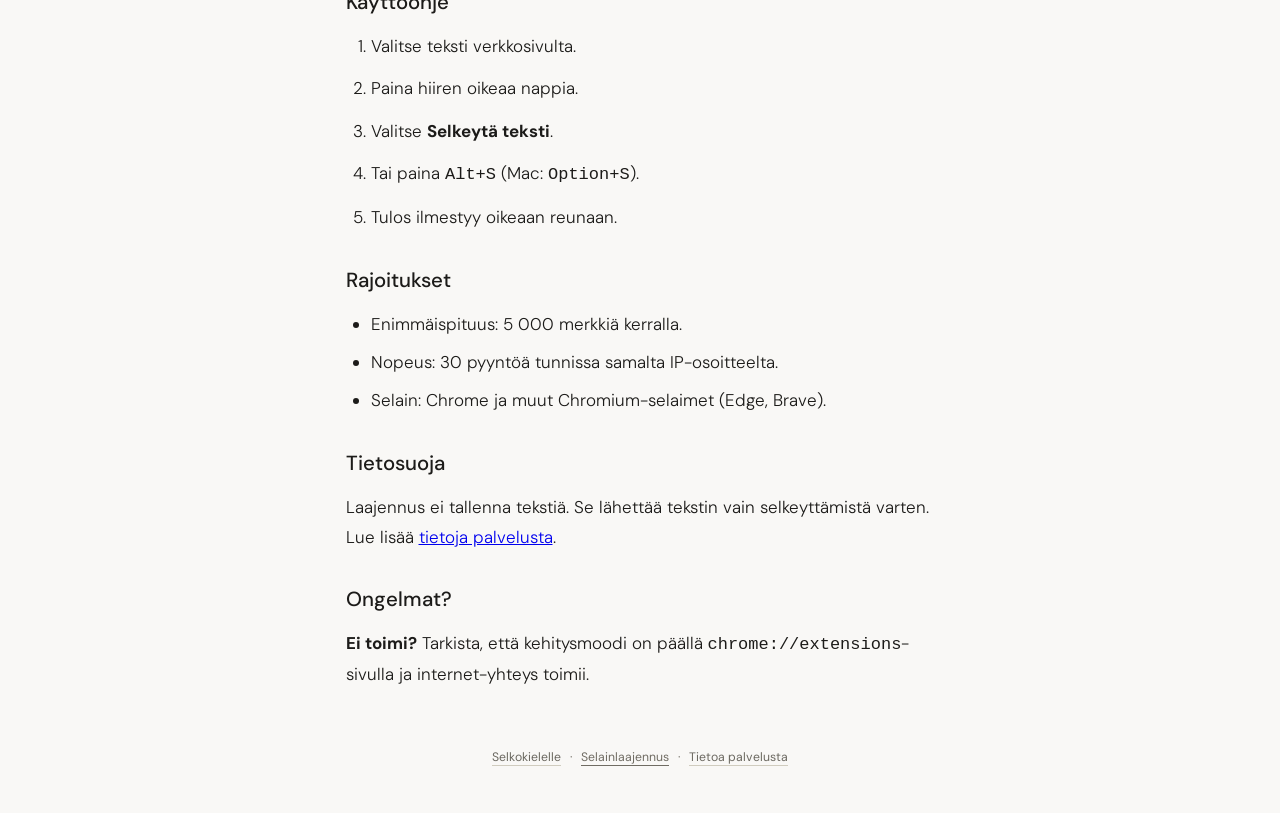
==== commit 221f0a54: "copy: add .fi to wordmark; soften Tekoäly ja selkokieli section Wordmark on all three public pages c" ====
--- a/frontend/laajennos.html
+++ b/frontend/laajennos.html
@@ -217,7 +217,7 @@
 
   <div class="top">
     <a class="back-link" href="index.html">← Takaisin</a>
-    <h1 class="wordmark">Selkokielelle</h1>
+    <h1 class="wordmark">Selkokielelle.fi</h1>
     <div class="tagline">Selainlaajennus</div>
   </div>
 
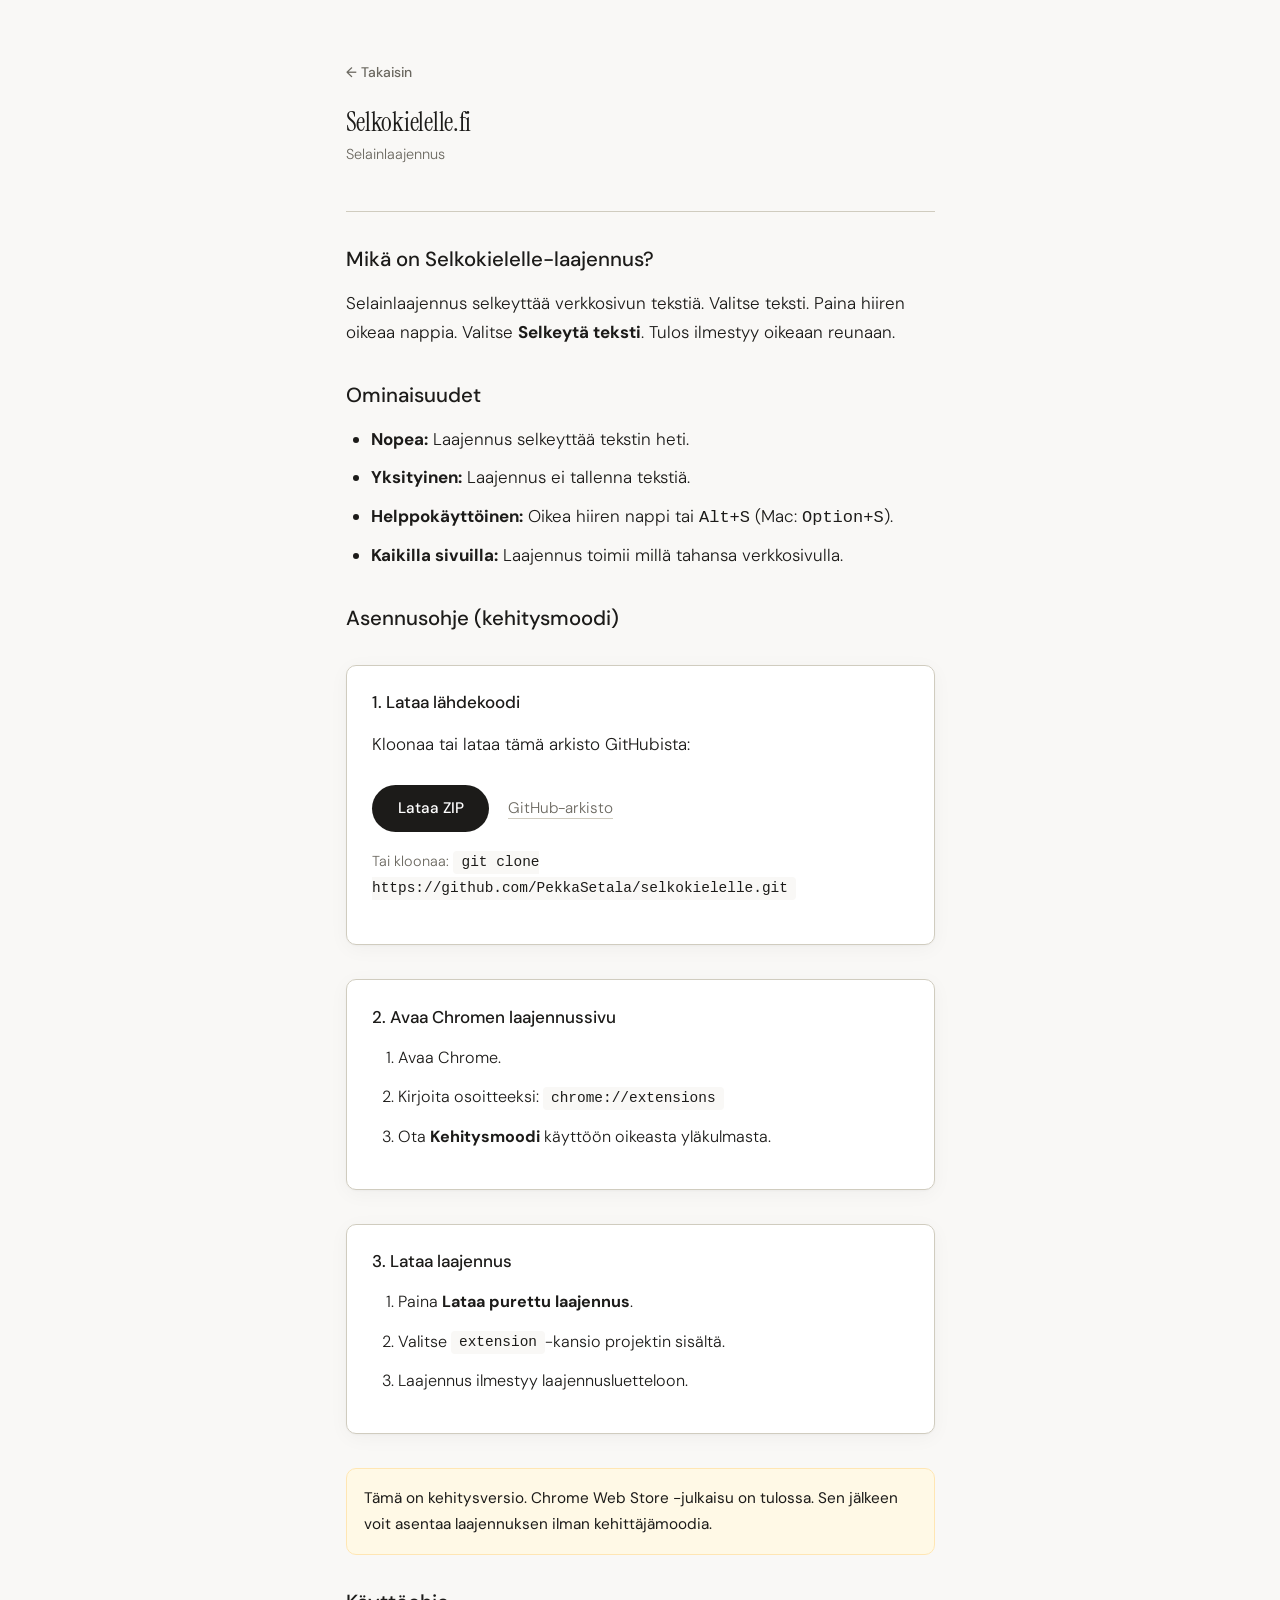
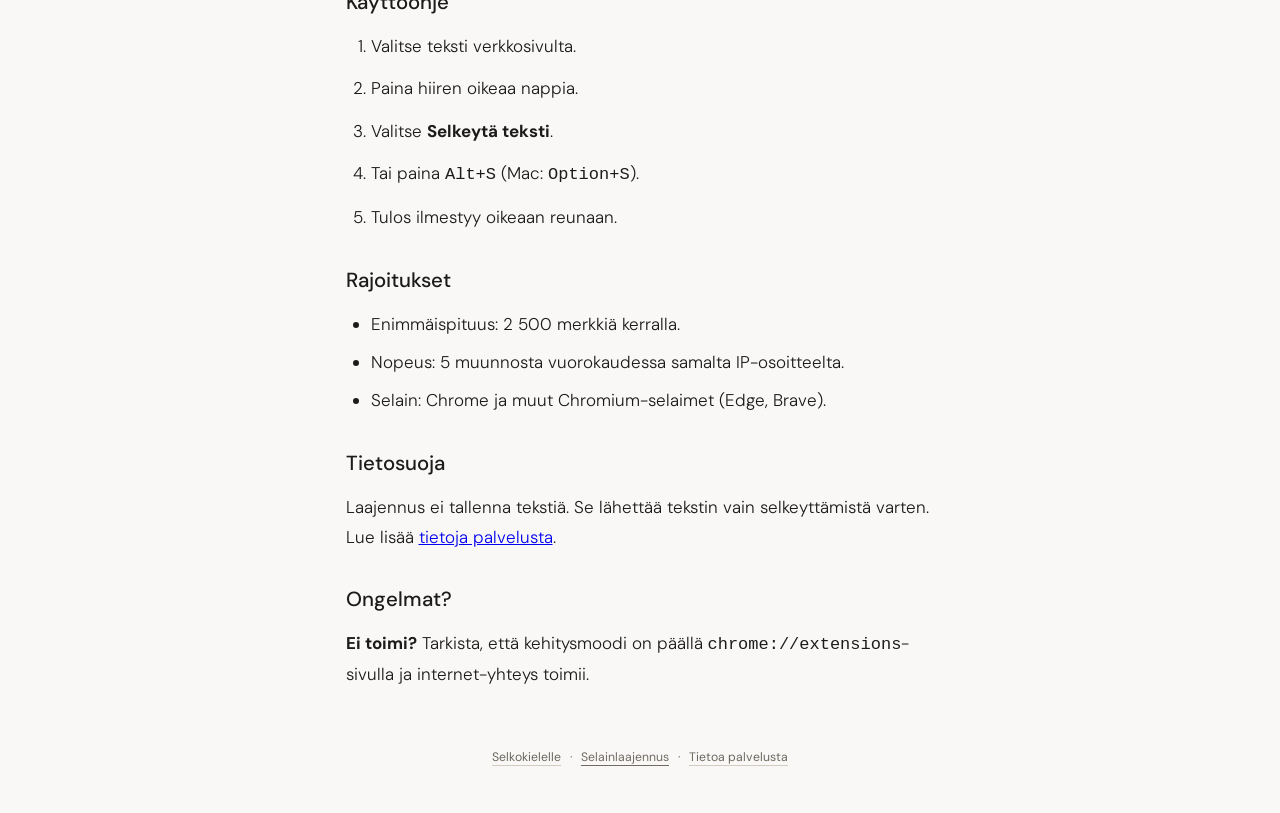
==== commit 588824c9: "frontend, extension: align char limit, rate limit, 429 message Backend now caps input at 2500 chars " ====
--- a/frontend/laajennos.html
+++ b/frontend/laajennos.html
@@ -282,8 +282,8 @@
 
     <h2>Rajoitukset</h2>
     <ul>
-      <li>Enimmäispituus: 5 000 merkkiä kerralla.</li>
-      <li>Nopeus: 30 pyyntöä tunnissa samalta IP-osoitteelta.</li>
+      <li>Enimmäispituus: 2 500 merkkiä kerralla.</li>
+      <li>Nopeus: 5 muunnosta vuorokaudessa samalta IP-osoitteelta.</li>
       <li>Selain: Chrome ja muut Chromium-selaimet (Edge, Brave).</li>
     </ul>
 
